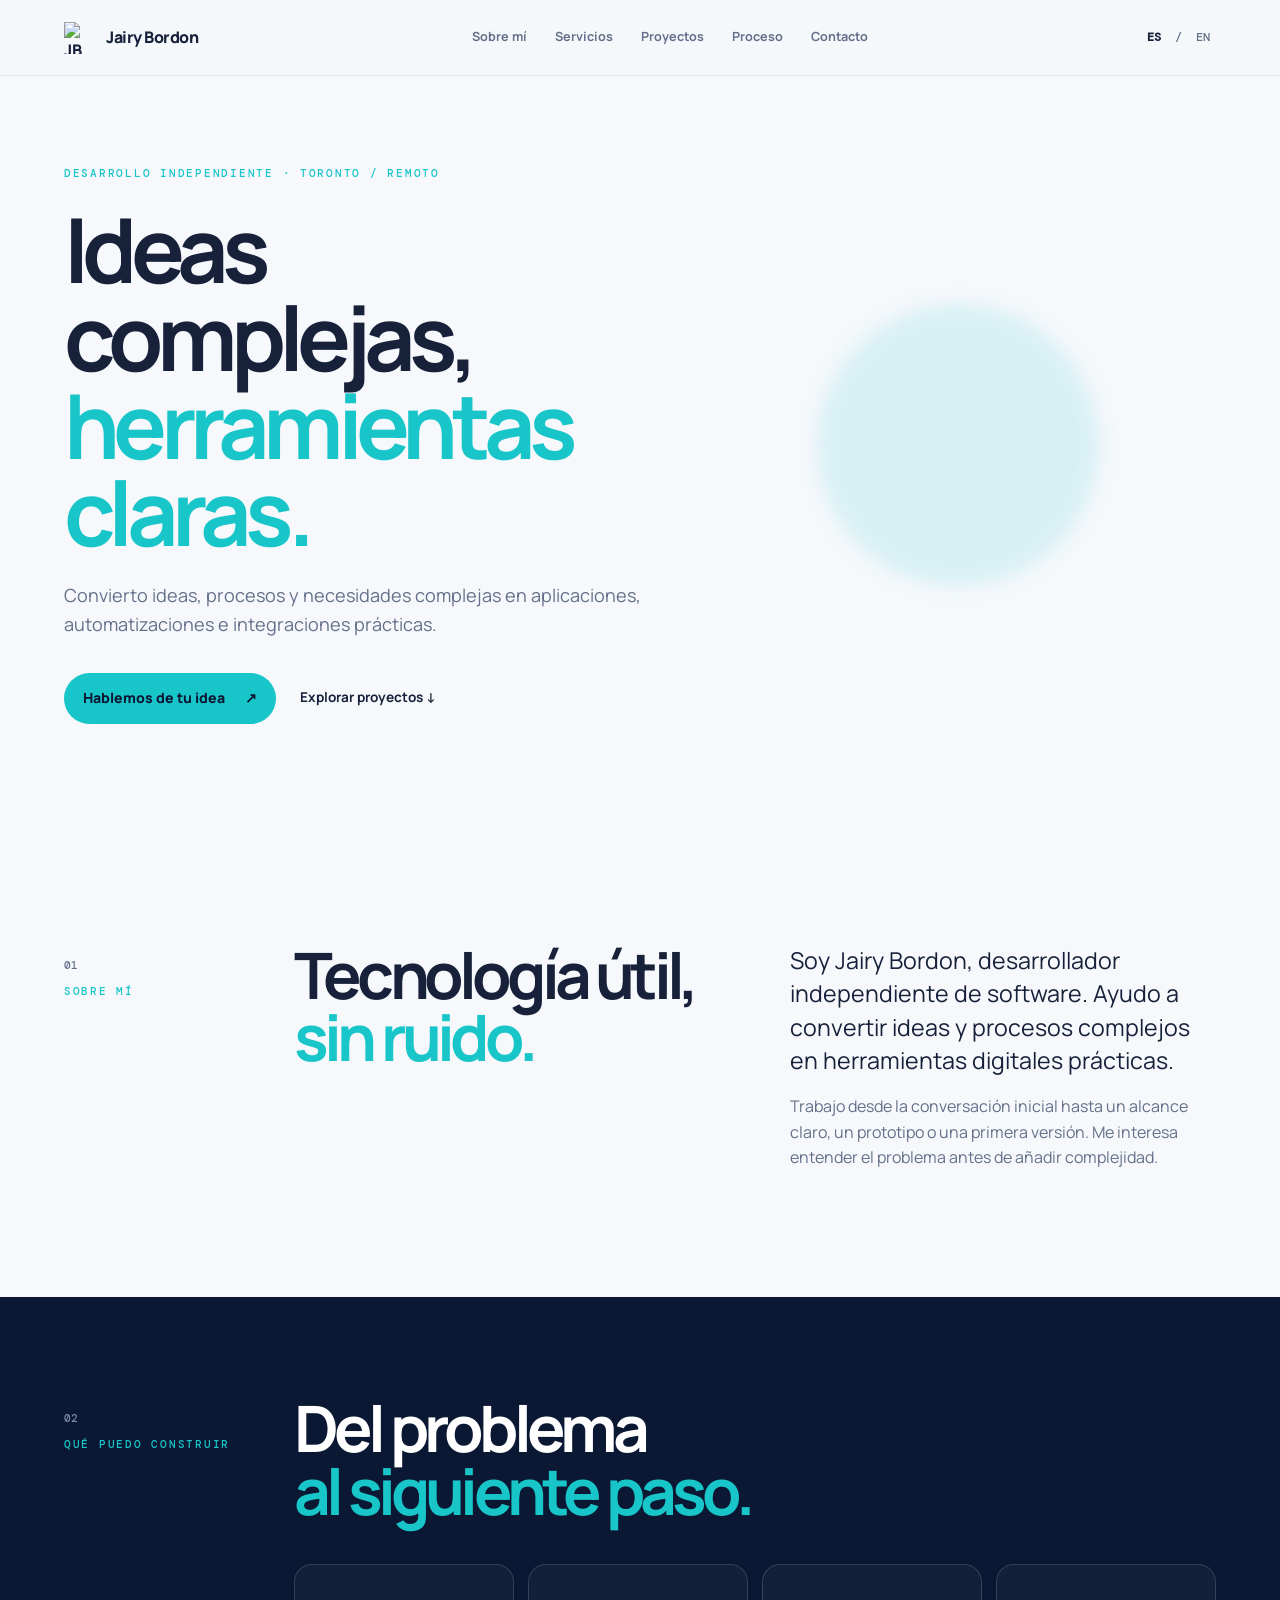
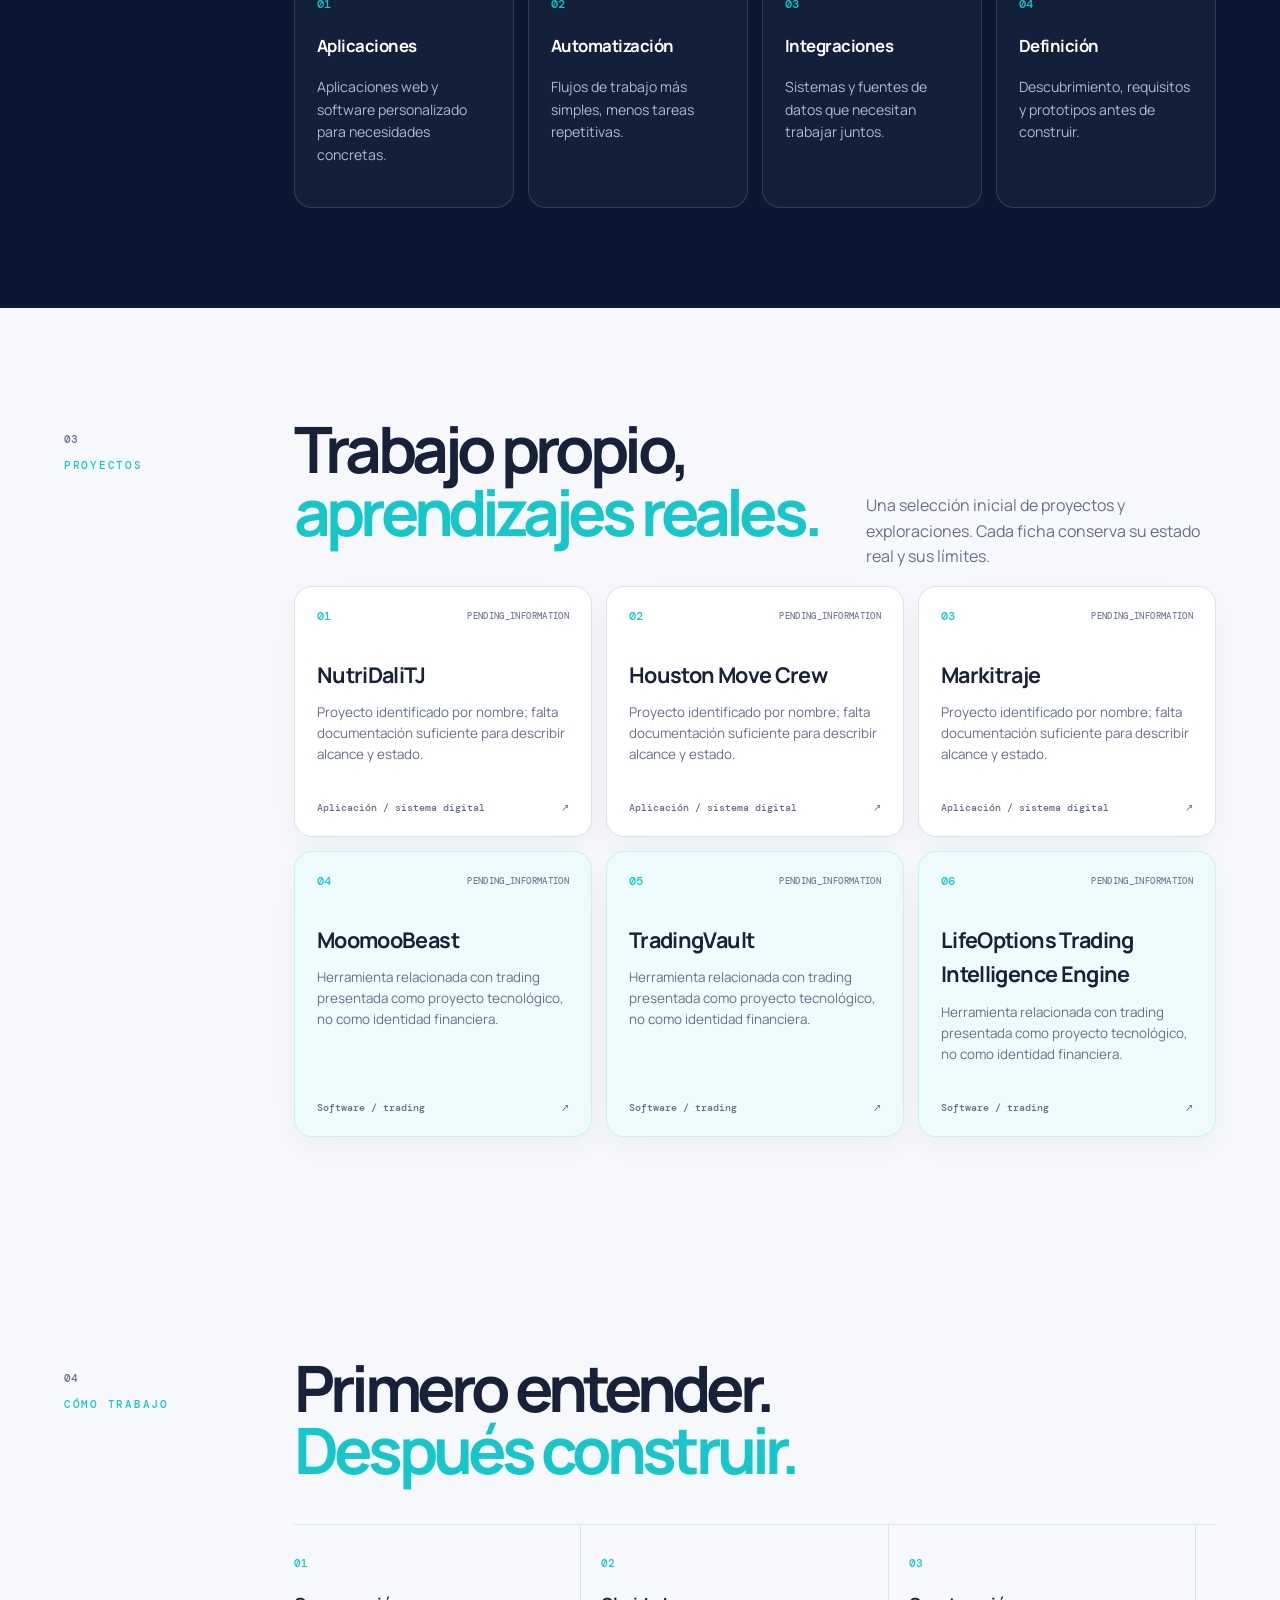
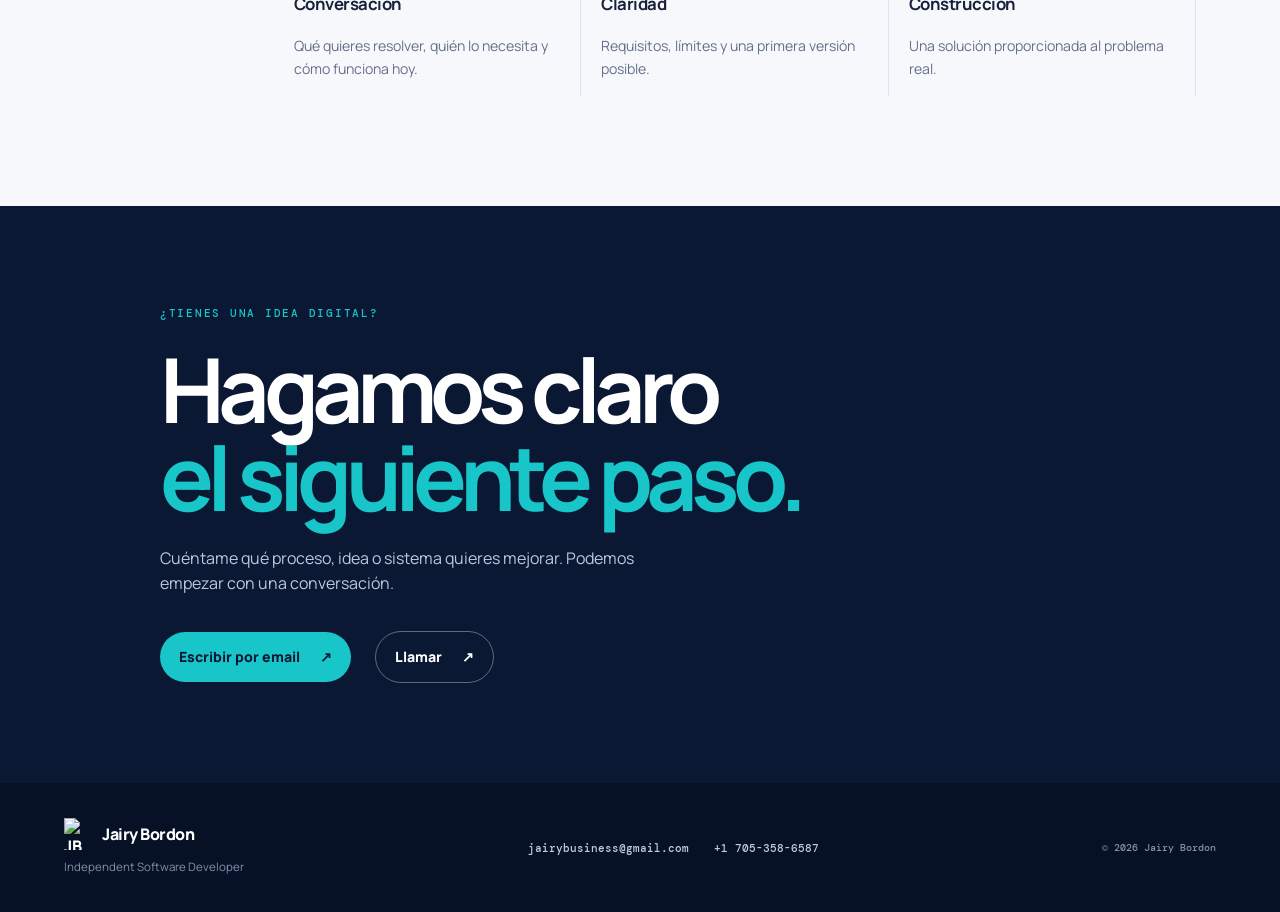
==== index.html @ 7b8564af "feat: add bilingual Jairy Bordon portfolio site" ====
<!doctype html>
<html lang="es">
  <head>
    <meta charset="utf-8" />
    <meta name="viewport" content="width=device-width, initial-scale=1" />
    <meta name="theme-color" content="#0b1833" />
    <meta name="description" content="Jairy Bordon — desarrollador independiente de software, aplicaciones, automatización e integraciones." />
    <meta property="og:title" content="Jairy Bordon — Independent Software Developer" />
    <meta property="og:description" content="Aplicaciones, automatización e integraciones para convertir ideas complejas en herramientas prácticas." />
    <meta property="og:type" content="website" />
    <link rel="icon" href="../06_assets/phase-1/JB_favicon.svg" type="image/svg+xml" />
    <link rel="stylesheet" href="styles.css" />
    <title>Jairy Bordon — Desarrollador independiente de software</title>
  </head>
  <body>
    <header class="site-header">
      <a class="brand" href="#top" aria-label="Jairy Bordon, inicio">
        <img src="../06_assets/phase-1/JB_logo_primary.svg" alt="JB" />
        <span>Jairy Bordon</span>
      </a>
      <nav class="nav" aria-label="Navegación principal">
        <a href="#about" data-i18n="navAbout">Sobre mí</a>
        <a href="#services" data-i18n="navServices">Servicios</a>
        <a href="#projects" data-i18n="navProjects">Proyectos</a>
        <a href="#process" data-i18n="navProcess">Proceso</a>
        <a href="#contact" data-i18n="navContact">Contacto</a>
      </nav>
      <div class="header-actions">
        <a class="language active" href="#" data-lang="es">ES</a>
        <span>/</span>
        <a class="language" href="#" data-lang="en">EN</a>
        <button class="menu-toggle" aria-expanded="false" aria-controls="mobile-nav" aria-label="Abrir menú">☰</button>
      </div>
    </header>

    <nav id="mobile-nav" class="mobile-nav" aria-label="Navegación móvil">
      <a href="#about" data-i18n="navAbout">Sobre mí</a><a href="#services" data-i18n="navServices">Servicios</a><a href="#projects" data-i18n="navProjects">Proyectos</a><a href="#process" data-i18n="navProcess">Proceso</a><a href="#contact" data-i18n="navContact">Contacto</a>
    </nav>

    <main id="top">
      <section class="hero section-shell">
        <div class="hero-copy">
          <p class="eyebrow" data-i18n="eyebrow">DESARROLLO INDEPENDIENTE · TORONTO / REMOTO</p>
          <h1 data-i18n="heroTitle">Ideas complejas,<br /><em>herramientas claras.</em></h1>
          <p class="hero-lede" data-i18n="heroLede">Convierto ideas, procesos y necesidades complejas en aplicaciones, automatizaciones e integraciones prácticas.</p>
          <div class="hero-actions"><a class="button primary" href="#contact" data-i18n="heroCta">Hablemos de tu idea <span>↗</span></a><a class="text-link" href="#projects" data-i18n="heroExplore">Explorar proyectos ↓</a></div>
        </div>
        <div class="hero-mark" aria-hidden="true"><div class="mark-glow"></div><img src="../06_assets/phase-1/JB_logo_primary.svg" alt="" /></div>
      </section>

      <section id="about" class="section-shell split-section">
        <div class="section-label"><span>01</span><span data-i18n="aboutLabel">SOBRE MÍ</span></div>
        <div class="section-content about-grid"><div><h2 data-i18n="aboutTitle">Tecnología útil,<br /><em>sin ruido.</em></h2></div><div><p class="large-copy" data-i18n="aboutCopy">Soy Jairy Bordon, desarrollador independiente de software. Ayudo a convertir ideas y procesos complejos en herramientas digitales prácticas.</p><p data-i18n="aboutCopy2">Trabajo desde la conversación inicial hasta un alcance claro, un prototipo o una primera versión. Me interesa entender el problema antes de añadir complejidad.</p></div></div>
      </section>

      <section id="services" class="section-shell dark-section">
        <div class="section-label"><span>02</span><span data-i18n="servicesLabel">QUÉ PUEDO CONSTRUIR</span></div>
        <div class="section-content"><h2 data-i18n="servicesTitle">Del problema<br /><em>al siguiente paso.</em></h2><div class="service-grid">
          <article class="service-card"><span>01</span><h3 data-i18n="service1Title">Aplicaciones</h3><p data-i18n="service1Copy">Aplicaciones web y software personalizado para necesidades concretas.</p></article>
          <article class="service-card"><span>02</span><h3 data-i18n="service2Title">Automatización</h3><p data-i18n="service2Copy">Flujos de trabajo más simples, menos tareas repetitivas.</p></article>
          <article class="service-card"><span>03</span><h3 data-i18n="service3Title">Integraciones</h3><p data-i18n="service3Copy">Sistemas y fuentes de datos que necesitan trabajar juntos.</p></article>
          <article class="service-card"><span>04</span><h3 data-i18n="service4Title">Definición</h3><p data-i18n="service4Copy">Descubrimiento, requisitos y prototipos antes de construir.</p></article>
        </div></div>
      </section>

      <section id="projects" class="section-shell split-section">
        <div class="section-label"><span>03</span><span data-i18n="projectsLabel">PROYECTOS</span></div>
        <div class="section-content"><div class="projects-heading"><h2 data-i18n="projectsTitle">Trabajo propio,<br /><em>aprendizajes reales.</em></h2><p data-i18n="projectsIntro">Una selección inicial de proyectos y exploraciones. Cada ficha conserva su estado real y sus límites.</p></div><div class="project-grid">
          <article class="project-card"><div class="project-top"><span class="project-number">01</span><span class="status">PENDING_INFORMATION</span></div><h3>NutriDaliTJ</h3><p data-i18n="projectPending">Proyecto identificado por nombre; falta documentación suficiente para describir alcance y estado.</p><div class="project-foot"><span data-i18n="projectCategory">Aplicación / sistema digital</span><span>↗</span></div></article>
          <article class="project-card"><div class="project-top"><span class="project-number">02</span><span class="status">PENDING_INFORMATION</span></div><h3>Houston Move Crew</h3><p data-i18n="projectPending">Proyecto identificado por nombre; falta documentación suficiente para describir alcance y estado.</p><div class="project-foot"><span data-i18n="projectCategory">Operaciones / sistema</span><span>↗</span></div></article>
          <article class="project-card"><div class="project-top"><span class="project-number">03</span><span class="status">PENDING_INFORMATION</span></div><h3>Markitraje</h3><p data-i18n="projectPending">Proyecto identificado por nombre; falta documentación suficiente para describir alcance y estado.</p><div class="project-foot"><span data-i18n="projectCategory">Producto tecnológico</span><span>↗</span></div></article>
          <article class="project-card accent-card"><div class="project-top"><span class="project-number">04</span><span class="status">PENDING_INFORMATION</span></div><h3>MoomooBeast</h3><p data-i18n="tradingProject">Herramienta relacionada con trading presentada como proyecto tecnológico, no como identidad financiera.</p><div class="project-foot"><span data-i18n="tradingCategory">Software / trading</span><span>↗</span></div></article>
          <article class="project-card accent-card"><div class="project-top"><span class="project-number">05</span><span class="status">PENDING_INFORMATION</span></div><h3>TradingVault</h3><p data-i18n="tradingProject">Herramienta relacionada con trading presentada como proyecto tecnológico, no como identidad financiera.</p><div class="project-foot"><span data-i18n="tradingCategory">Software / trading</span><span>↗</span></div></article>
          <article class="project-card accent-card"><div class="project-top"><span class="project-number">06</span><span class="status">PENDING_INFORMATION</span></div><h3>LifeOptions Trading Intelligence Engine</h3><p data-i18n="tradingProject">Herramienta relacionada con trading presentada como proyecto tecnológico, no como identidad financiera.</p><div class="project-foot"><span data-i18n="tradingCategory">Software / intelligence</span><span>↗</span></div></article>
        </div></div>
      </section>

      <section id="process" class="section-shell process-section">
        <div class="section-label"><span>04</span><span data-i18n="processLabel">CÓMO TRABAJO</span></div><div class="section-content"><h2 data-i18n="processTitle">Primero entender.<br /><em>Después construir.</em></h2><div class="process-list"><div><span>01</span><h3 data-i18n="process1Title">Conversación</h3><p data-i18n="process1Copy">Qué quieres resolver, quién lo necesita y cómo funciona hoy.</p></div><div><span>02</span><h3 data-i18n="process2Title">Claridad</h3><p data-i18n="process2Copy">Requisitos, límites y una primera versión posible.</p></div><div><span>03</span><h3 data-i18n="process3Title">Construcción</h3><p data-i18n="process3Copy">Una solución proporcionada al problema real.</p></div></div></div>
      </section>

      <section id="contact" class="contact-section"><div class="section-shell contact-inner"><p class="eyebrow" data-i18n="contactEyebrow">¿TIENES UNA IDEA DIGITAL?</p><h2 data-i18n="contactTitle">Hagamos claro<br /><em>el siguiente paso.</em></h2><p data-i18n="contactCopy">Cuéntame qué proceso, idea o sistema quieres mejorar. Podemos empezar con una conversación.</p><div class="contact-actions"><a class="button primary" href="mailto:jairybusiness@gmail.com" data-i18n="emailCta">Escribir por email <span>↗</span></a><a class="button outline" href="tel:+17053586587" data-i18n="callCta">Llamar <span>↗</span></a></div></div></section>
    </main>
    <footer class="site-footer"><div class="section-shell footer-inner"><div><a class="brand" href="#top"><img src="../06_assets/phase-1/JB_logo_primary.svg" alt="JB" /><span>Jairy Bordon</span></a><p data-i18n="footerRole">Independent Software Developer</p></div><div class="footer-links"><a href="mailto:jairybusiness@gmail.com">jairybusiness@gmail.com</a><a href="tel:+17053586587">+1 705-358-6587</a></div><span class="footer-note">© <span id="year"></span> Jairy Bordon</span></div></footer>
    <script src="app.js"></script>
  </body>
</html>
---- styles.css ----
@import url('https://fonts.googleapis.com/css2?family=DM+Mono:wght@400;500&family=Manrope:wght@400;500;600;700;800&display=swap');
:root{--navy:#0b1833;--navy-2:#102957;--ink:#17213a;--muted:#64708a;--line:#dce3ed;--paper:#f6f8fb;--teal:#18c5c9;--white:#fff;--radius:18px}*{box-sizing:border-box}html{scroll-behavior:smooth}body{margin:0;background:var(--paper);color:var(--ink);font-family:Manrope,Arial,sans-serif;line-height:1.6}a{color:inherit;text-decoration:none}p{margin:0 0 1rem}.site-header{height:76px;padding:0 5vw;display:flex;align-items:center;justify-content:space-between;background:rgba(246,248,251,.9);backdrop-filter:blur(15px);position:sticky;top:0;z-index:5;border-bottom:1px solid rgba(220,227,237,.7)}.brand{display:flex;align-items:center;gap:10px;font-weight:800;letter-spacing:-.03em}.brand img{width:32px;height:32px;object-fit:contain}.nav{display:flex;gap:28px;font-size:.79rem;font-weight:700;color:var(--muted)}.nav a:hover,.footer-links a:hover,.text-link:hover{color:var(--teal)}.header-actions{display:flex;gap:8px;align-items:center;font:500 .72rem 'DM Mono',monospace;color:var(--muted)}.language{padding:6px}.language.active{color:var(--ink);font-weight:700}.menu-toggle{display:none;border:0;background:none;font-size:1.4rem}.mobile-nav{display:none}.section-shell{width:min(1180px,90vw);margin:auto}.hero{min-height:650px;display:grid;grid-template-columns:1.08fr .92fr;align-items:center;gap:30px;padding:90px 0 110px}.eyebrow,.section-label{font:500 .68rem 'DM Mono',monospace;letter-spacing:.16em;color:var(--teal)}.hero h1,h2{font-size:clamp(3rem,7vw,6.2rem);line-height:.98;letter-spacing:-.075em;margin:25px 0}.hero h1 em,h2 em{font-style:normal;color:var(--teal)}.hero-lede{max-width:580px;font-size:1.13rem;color:var(--muted)}.hero-actions,.contact-actions{display:flex;align-items:center;gap:24px;margin-top:34px}.button{display:inline-flex;gap:20px;align-items:center;padding:14px 19px;border-radius:999px;font-weight:800;font-size:.88rem;transition:transform .2s,background .2s}.button:hover{transform:translateY(-2px)}.button.primary{background:var(--teal);color:var(--navy)}.button.outline{border:1px solid rgba(255,255,255,.35);color:white}.text-link{font-weight:700;font-size:.85rem}.hero-mark{min-height:390px;position:relative;display:grid;place-items:center}.hero-mark img{width:min(440px,80%);position:relative;filter:drop-shadow(22px 22px 0 rgba(24,197,201,.12))}.mark-glow{position:absolute;width:280px;height:280px;border-radius:50%;background:rgba(24,197,201,.14);filter:blur(10px)}.split-section{display:grid;grid-template-columns:180px 1fr;gap:50px;padding:110px 0}.section-label{display:flex;gap:12px;flex-direction:column;padding-top:14px}.section-label span:first-child{color:var(--muted);letter-spacing:0}.section-content h2{font-size:clamp(2.5rem,5vw,4.6rem);margin:0 0 42px}.about-grid{display:grid;grid-template-columns:1fr 1fr;gap:70px}.large-copy{font-size:1.45rem;line-height:1.45;color:var(--ink)}.about-grid p:not(.large-copy){color:var(--muted)}.dark-section{background:var(--navy);color:white;width:100%;padding:100px max(5vw,calc((100vw - 1180px)/2));display:grid;grid-template-columns:180px 1fr;gap:50px}.dark-section .section-label{color:var(--teal)}.dark-section .section-label span:first-child{color:#7d8ba8}.service-grid,.project-grid{display:grid;grid-template-columns:repeat(4,1fr);gap:14px}.service-card{padding:25px 22px;border:1px solid rgba(255,255,255,.14);border-radius:var(--radius);min-height:190px;background:rgba(255,255,255,.035)}.service-card span,.project-number{font:500 .72rem 'DM Mono',monospace;color:var(--teal)}h3{font-size:1.05rem;letter-spacing:-.03em}.service-card p{color:#afbad0;font-size:.88rem}.projects-heading{display:flex;justify-content:space-between;align-items:end;gap:35px}.projects-heading p{max-width:350px;color:var(--muted)}.project-grid{grid-template-columns:repeat(3,1fr)}.project-card{background:white;border:1px solid var(--line);border-radius:var(--radius);padding:22px;min-height:230px;display:flex;flex-direction:column;box-shadow:0 12px 35px rgba(24,41,73,.04)}.project-card.accent-card{background:#eefbfd;border-color:#c9f0f0}.project-top,.project-foot{display:flex;justify-content:space-between;align-items:center}.status{font:500 .55rem 'DM Mono',monospace;color:#72809a;letter-spacing:.04em}.project-card h3{font-size:1.35rem;margin:34px 0 10px}.project-card p{font-size:.84rem;color:var(--muted);line-height:1.55}.project-foot{margin-top:auto;padding-top:20px;color:var(--muted);font:500 .63rem 'DM Mono',monospace}.process-section{display:grid;grid-template-columns:180px 1fr;gap:50px;padding:110px 0}.process-list{display:grid;grid-template-columns:repeat(3,1fr);border-top:1px solid var(--line)}.process-list>div{padding:24px 20px 0 0;border-right:1px solid var(--line);margin-right:20px}.process-list span{font:500 .7rem 'DM Mono',monospace;color:var(--teal)}.process-list p{color:var(--muted);font-size:.88rem}.contact-section{background:var(--navy);color:white;padding:100px 0}.contact-inner{max-width:960px}.contact-section h2{margin-bottom:25px}.contact-section p:not(.eyebrow){color:#bdc8dd;max-width:510px}.site-footer{background:#071126;color:#c1cbe0;padding:35px 0}.footer-inner{display:flex;align-items:center;justify-content:space-between;gap:25px}.footer-inner .brand{color:white}.footer-inner .brand img{width:28px}.footer-inner p{font-size:.72rem;color:#8190ab;margin:8px 0 0}.footer-links{display:flex;gap:25px;font:500 .7rem 'DM Mono',monospace}.footer-note{font:500 .65rem 'DM Mono',monospace;color:#8190ab}@media(max-width:850px){.nav{display:none}.menu-toggle{display:block}.mobile-nav{position:fixed;top:76px;right:5vw;left:5vw;padding:18px;background:white;border:1px solid var(--line);border-radius:14px;box-shadow:0 15px 35px rgba(10,25,50,.15);z-index:4}.mobile-nav.open{display:grid;gap:16px}.hero{grid-template-columns:1fr;padding:70px 0}.hero-mark{min-height:300px;order:-1}.hero-mark img{width:250px}.split-section,.dark-section,.process-section{grid-template-columns:1fr;gap:28px;padding:75px 5vw}.about-grid{grid-template-columns:1fr;gap:25px}.section-shell{width:auto;margin:0 5vw}.dark-section .section-content{width:auto}.service-grid{grid-template-columns:repeat(2,1fr)}.project-grid{grid-template-columns:1fr 1fr}.projects-heading{display:block}.projects-heading p{margin-top:-25px;margin-bottom:35px}.footer-inner{flex-wrap:wrap}.footer-links{width:100%;order:3}}@media(max-width:520px){.hero h1{font-size:3.5rem}.hero-lede{font-size:1rem}.hero-actions{align-items:flex-start;flex-direction:column;gap:18px}.service-grid,.project-grid{grid-template-columns:1fr}.contact-actions{flex-wrap:wrap}.footer-links{flex-direction:column;gap:8px}}
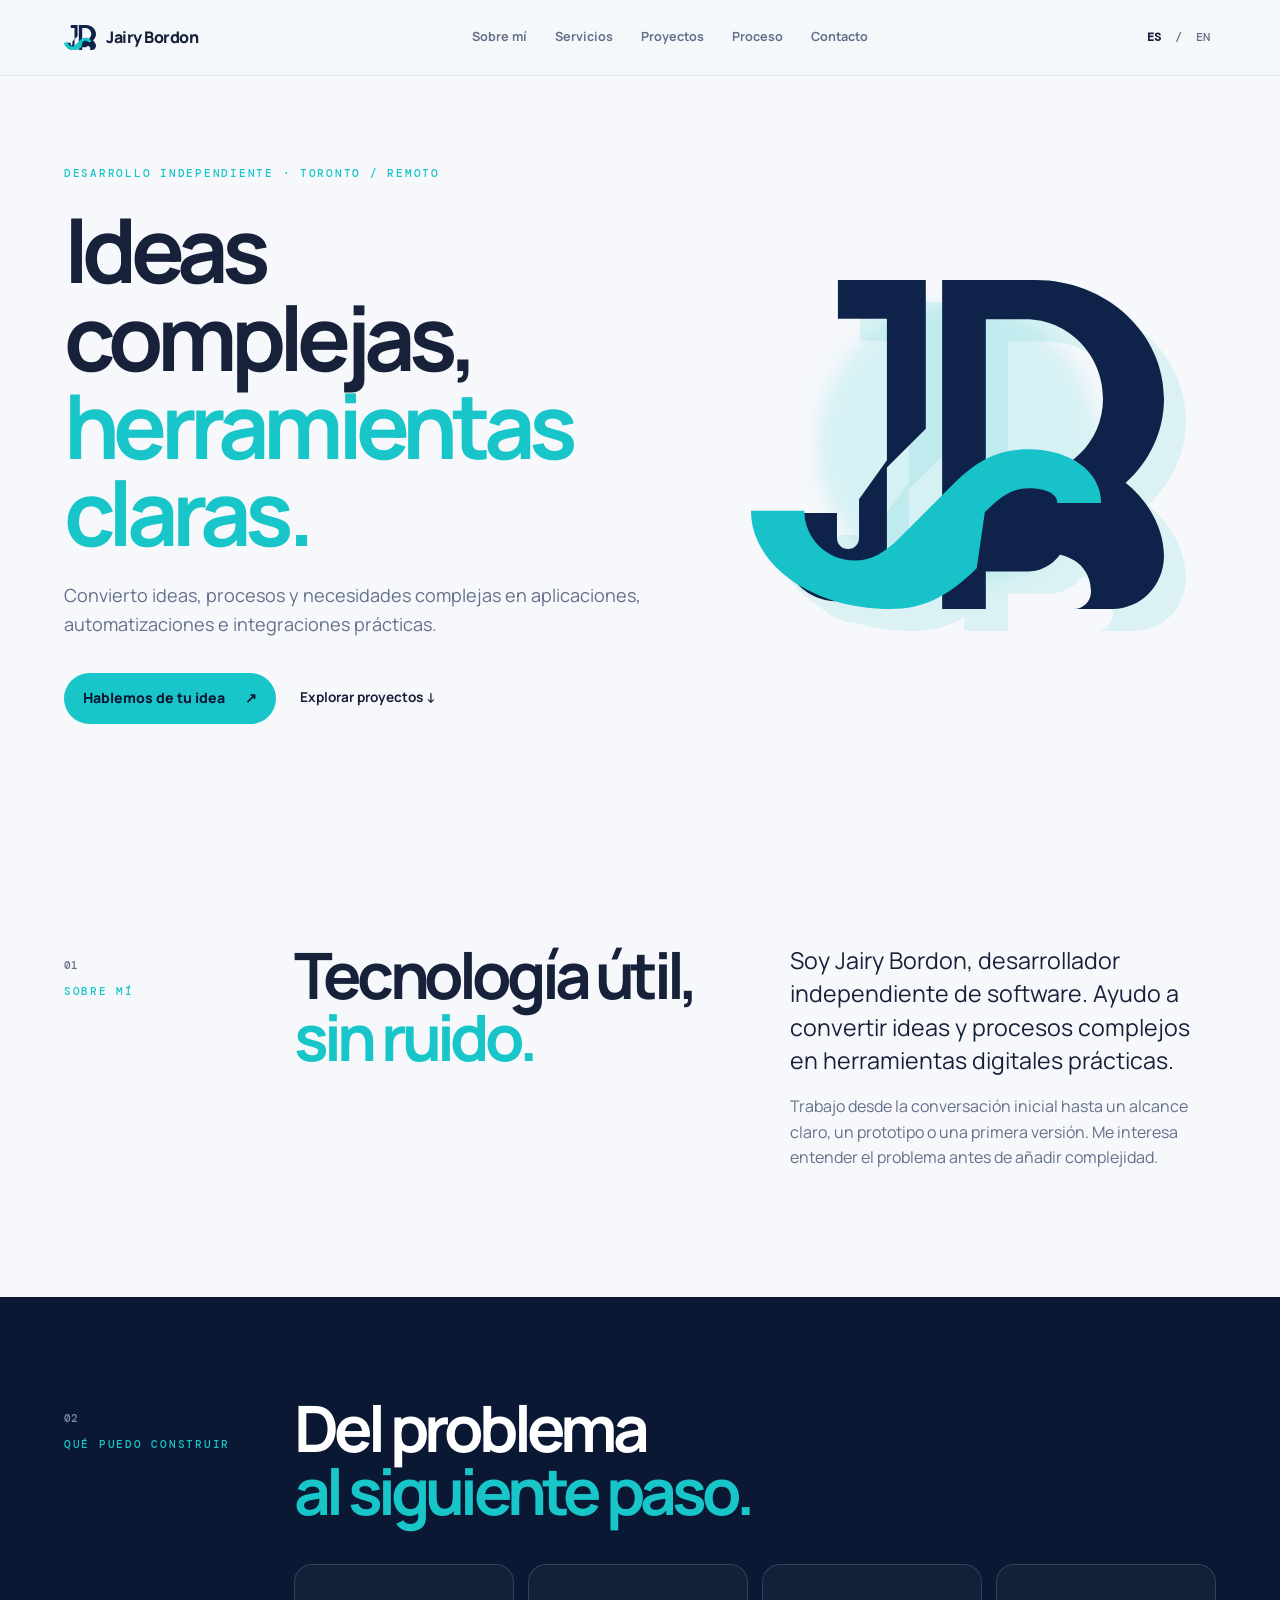
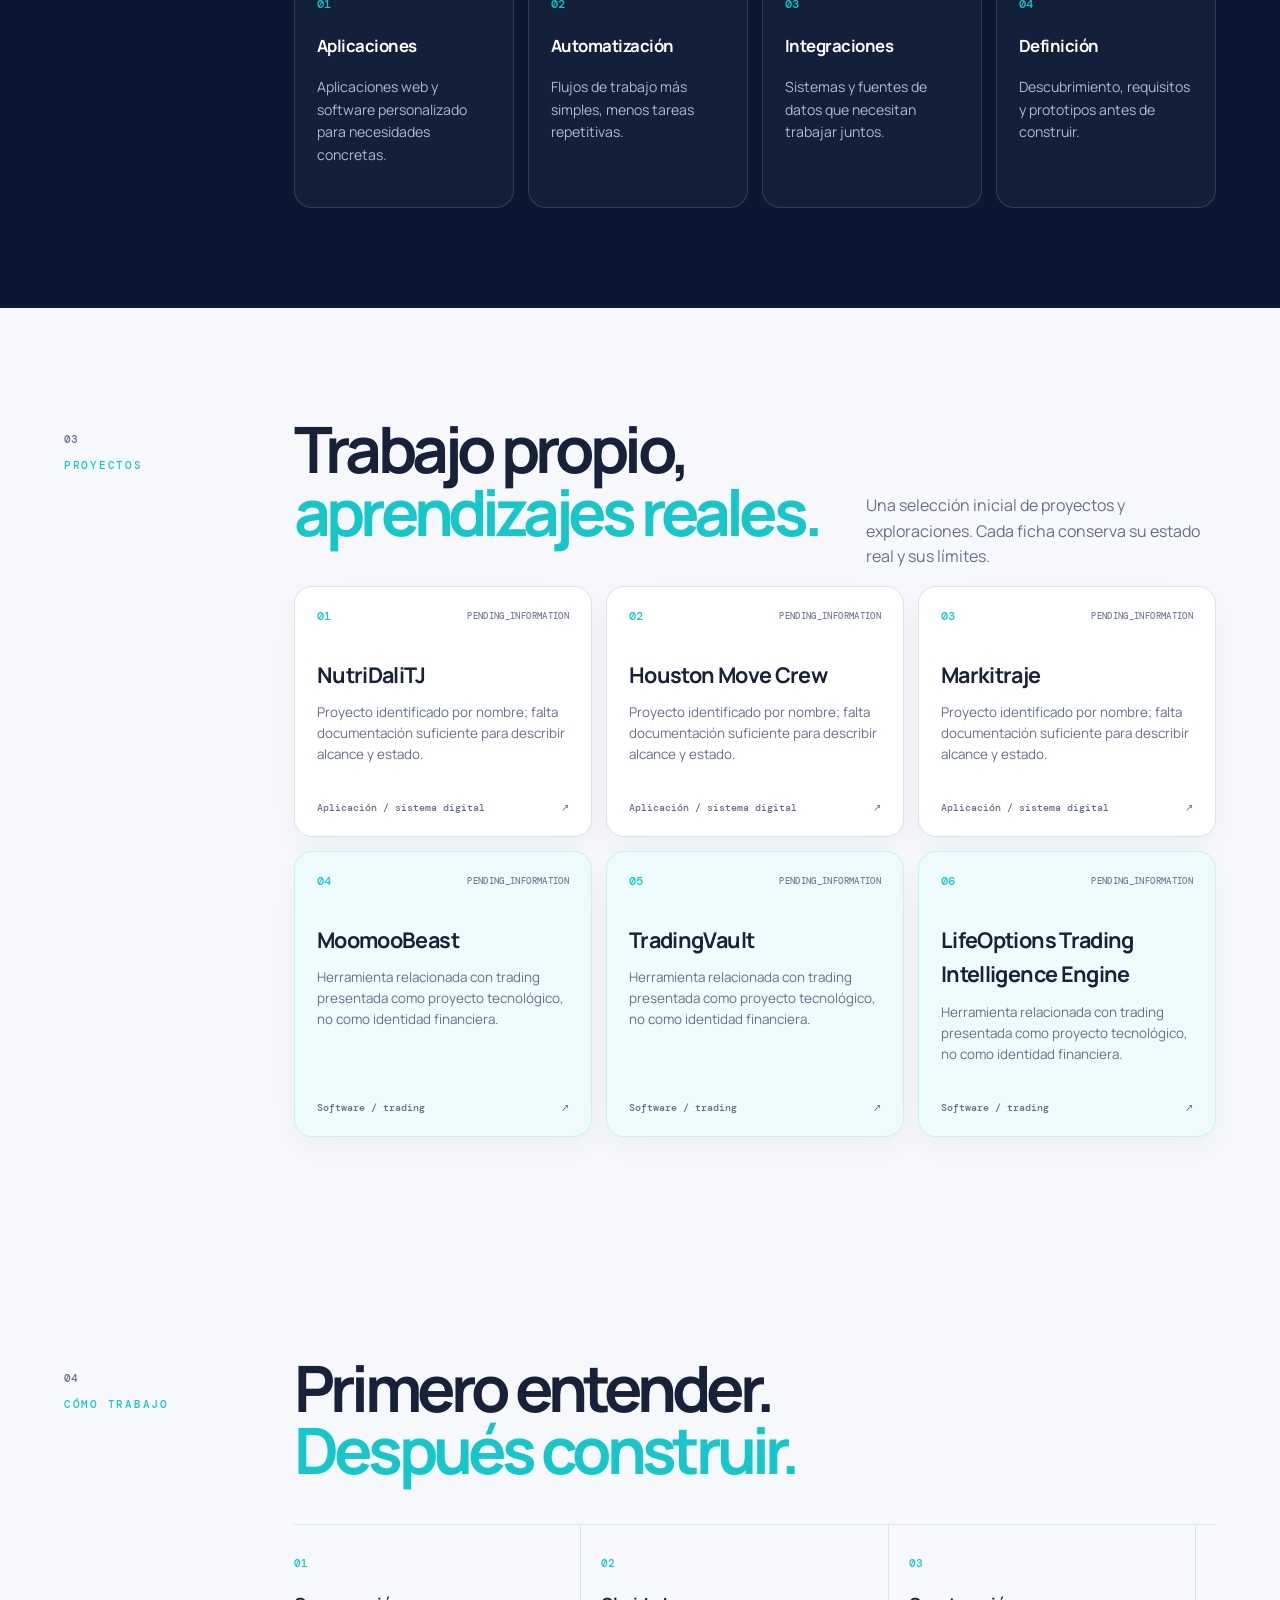
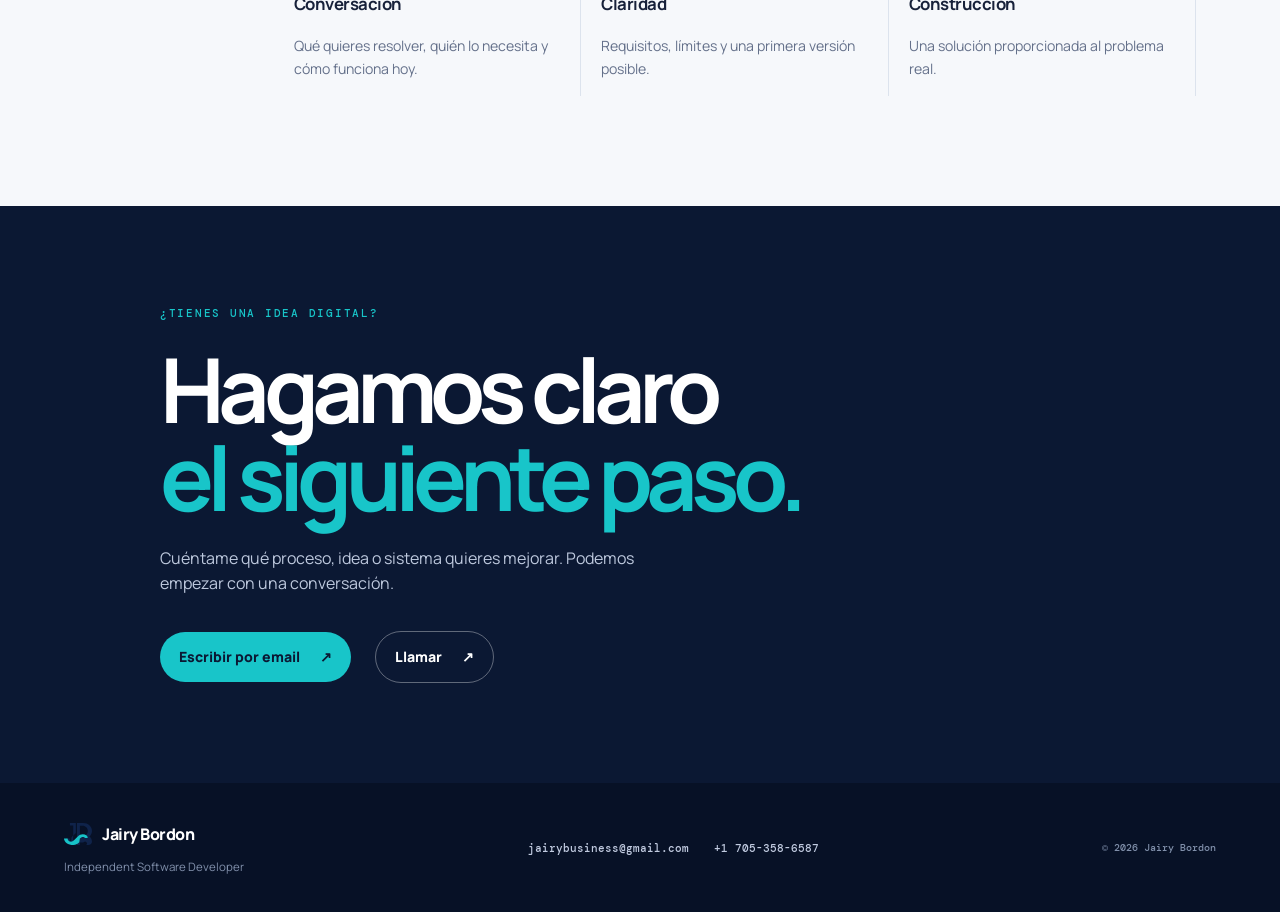
==== commit 45358a35: "fix: publish landing logo assets" ====
--- a/index.html
+++ b/index.html
@@ -8,14 +8,14 @@
     <meta property="og:title" content="Jairy Bordon — Independent Software Developer" />
     <meta property="og:description" content="Aplicaciones, automatización e integraciones para convertir ideas complejas en herramientas prácticas." />
     <meta property="og:type" content="website" />
-    <link rel="icon" href="../06_assets/phase-1/JB_favicon.svg" type="image/svg+xml" />
+    <link rel="icon" href="assets/JB_favicon.svg" type="image/svg+xml" />
     <link rel="stylesheet" href="styles.css" />
     <title>Jairy Bordon — Desarrollador independiente de software</title>
   </head>
   <body>
     <header class="site-header">
       <a class="brand" href="#top" aria-label="Jairy Bordon, inicio">
-        <img src="../06_assets/phase-1/JB_logo_primary.svg" alt="JB" />
+        <img src="assets/JB_logo_primary.svg" alt="JB" />
         <span>Jairy Bordon</span>
       </a>
       <nav class="nav" aria-label="Navegación principal">
@@ -45,7 +45,7 @@
           <p class="hero-lede" data-i18n="heroLede">Convierto ideas, procesos y necesidades complejas en aplicaciones, automatizaciones e integraciones prácticas.</p>
           <div class="hero-actions"><a class="button primary" href="#contact" data-i18n="heroCta">Hablemos de tu idea <span>↗</span></a><a class="text-link" href="#projects" data-i18n="heroExplore">Explorar proyectos ↓</a></div>
         </div>
-        <div class="hero-mark" aria-hidden="true"><div class="mark-glow"></div><img src="../06_assets/phase-1/JB_logo_primary.svg" alt="" /></div>
+        <div class="hero-mark" aria-hidden="true"><div class="mark-glow"></div><img src="assets/JB_logo_primary.svg" alt="" /></div>
       </section>
 
       <section id="about" class="section-shell split-section">
@@ -81,7 +81,7 @@
 
       <section id="contact" class="contact-section"><div class="section-shell contact-inner"><p class="eyebrow" data-i18n="contactEyebrow">¿TIENES UNA IDEA DIGITAL?</p><h2 data-i18n="contactTitle">Hagamos claro<br /><em>el siguiente paso.</em></h2><p data-i18n="contactCopy">Cuéntame qué proceso, idea o sistema quieres mejorar. Podemos empezar con una conversación.</p><div class="contact-actions"><a class="button primary" href="mailto:jairybusiness@gmail.com" data-i18n="emailCta">Escribir por email <span>↗</span></a><a class="button outline" href="tel:+17053586587" data-i18n="callCta">Llamar <span>↗</span></a></div></div></section>
     </main>
-    <footer class="site-footer"><div class="section-shell footer-inner"><div><a class="brand" href="#top"><img src="../06_assets/phase-1/JB_logo_primary.svg" alt="JB" /><span>Jairy Bordon</span></a><p data-i18n="footerRole">Independent Software Developer</p></div><div class="footer-links"><a href="mailto:jairybusiness@gmail.com">jairybusiness@gmail.com</a><a href="tel:+17053586587">+1 705-358-6587</a></div><span class="footer-note">© <span id="year"></span> Jairy Bordon</span></div></footer>
+    <footer class="site-footer"><div class="section-shell footer-inner"><div><a class="brand" href="#top"><img src="assets/JB_logo_primary.svg" alt="JB" /><span>Jairy Bordon</span></a><p data-i18n="footerRole">Independent Software Developer</p></div><div class="footer-links"><a href="mailto:jairybusiness@gmail.com">jairybusiness@gmail.com</a><a href="tel:+17053586587">+1 705-358-6587</a></div><span class="footer-note">© <span id="year"></span> Jairy Bordon</span></div></footer>
     <script src="app.js"></script>
   </body>
 </html>
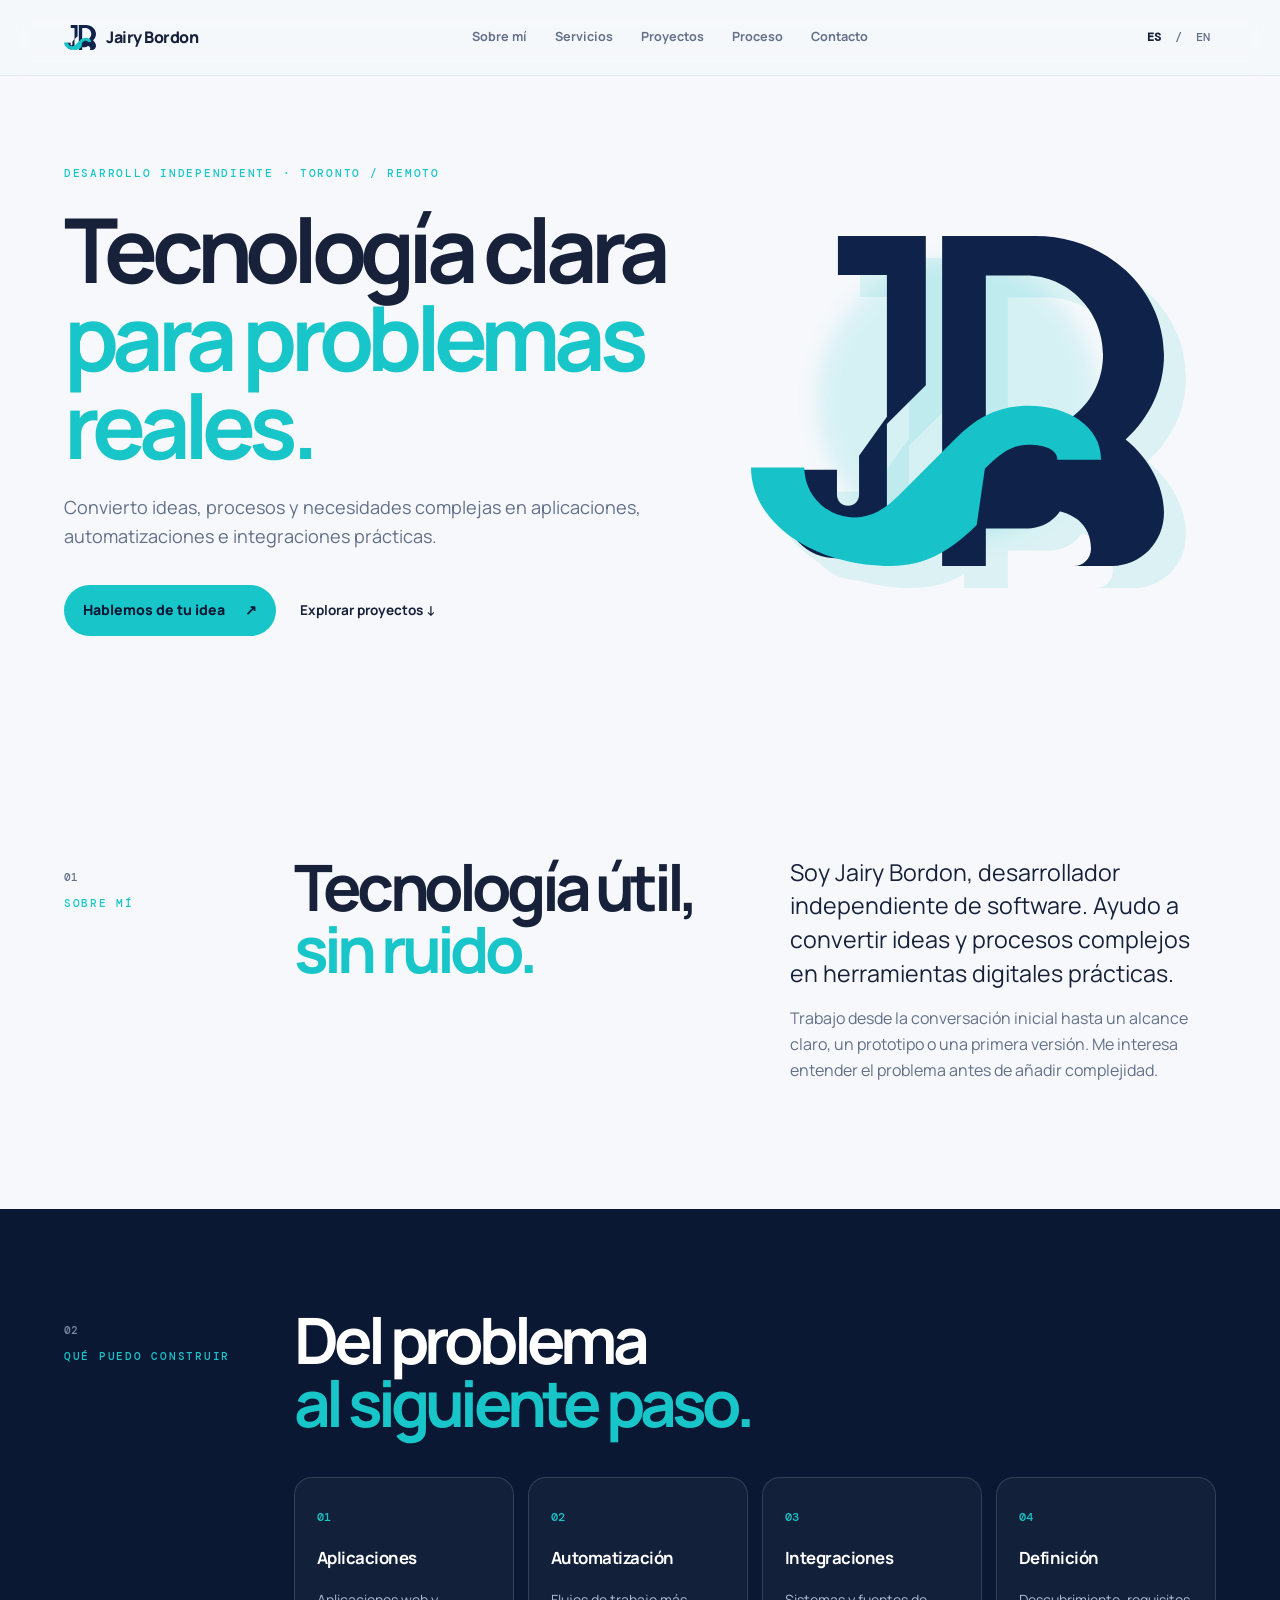
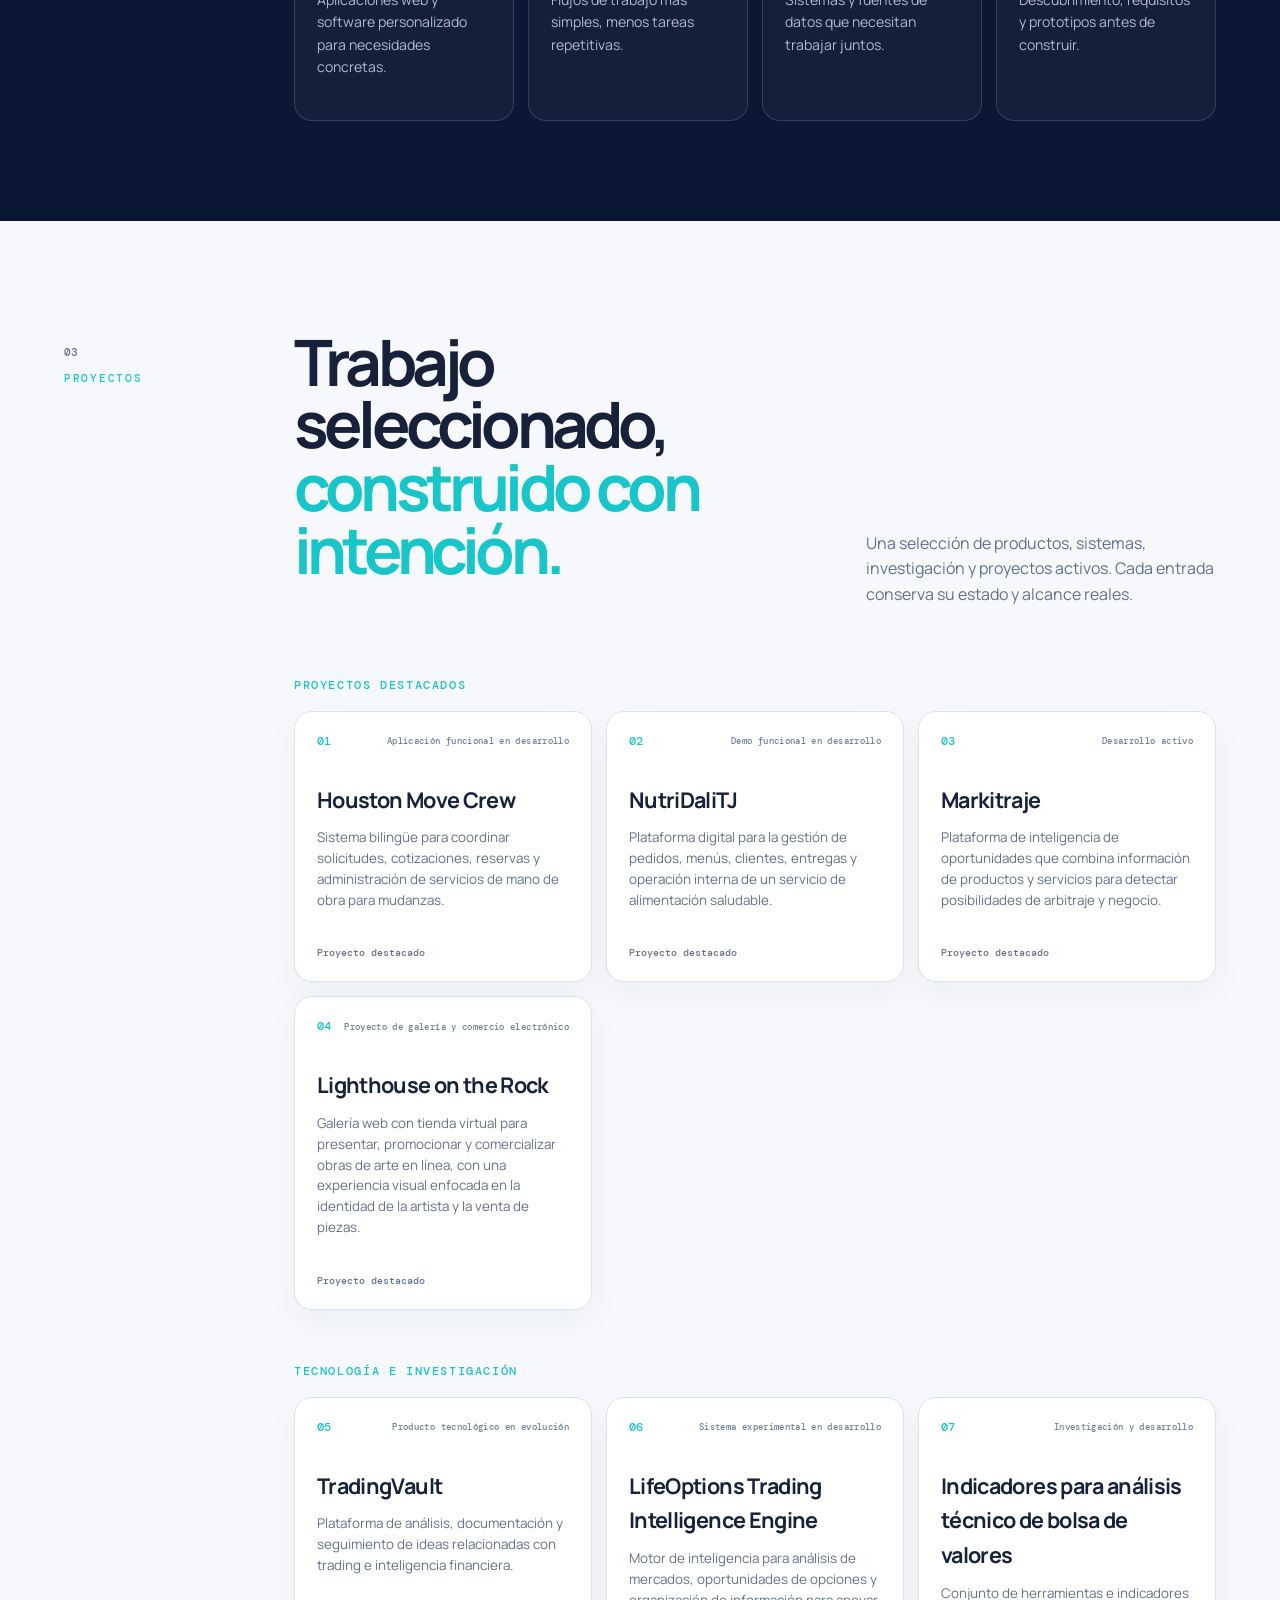
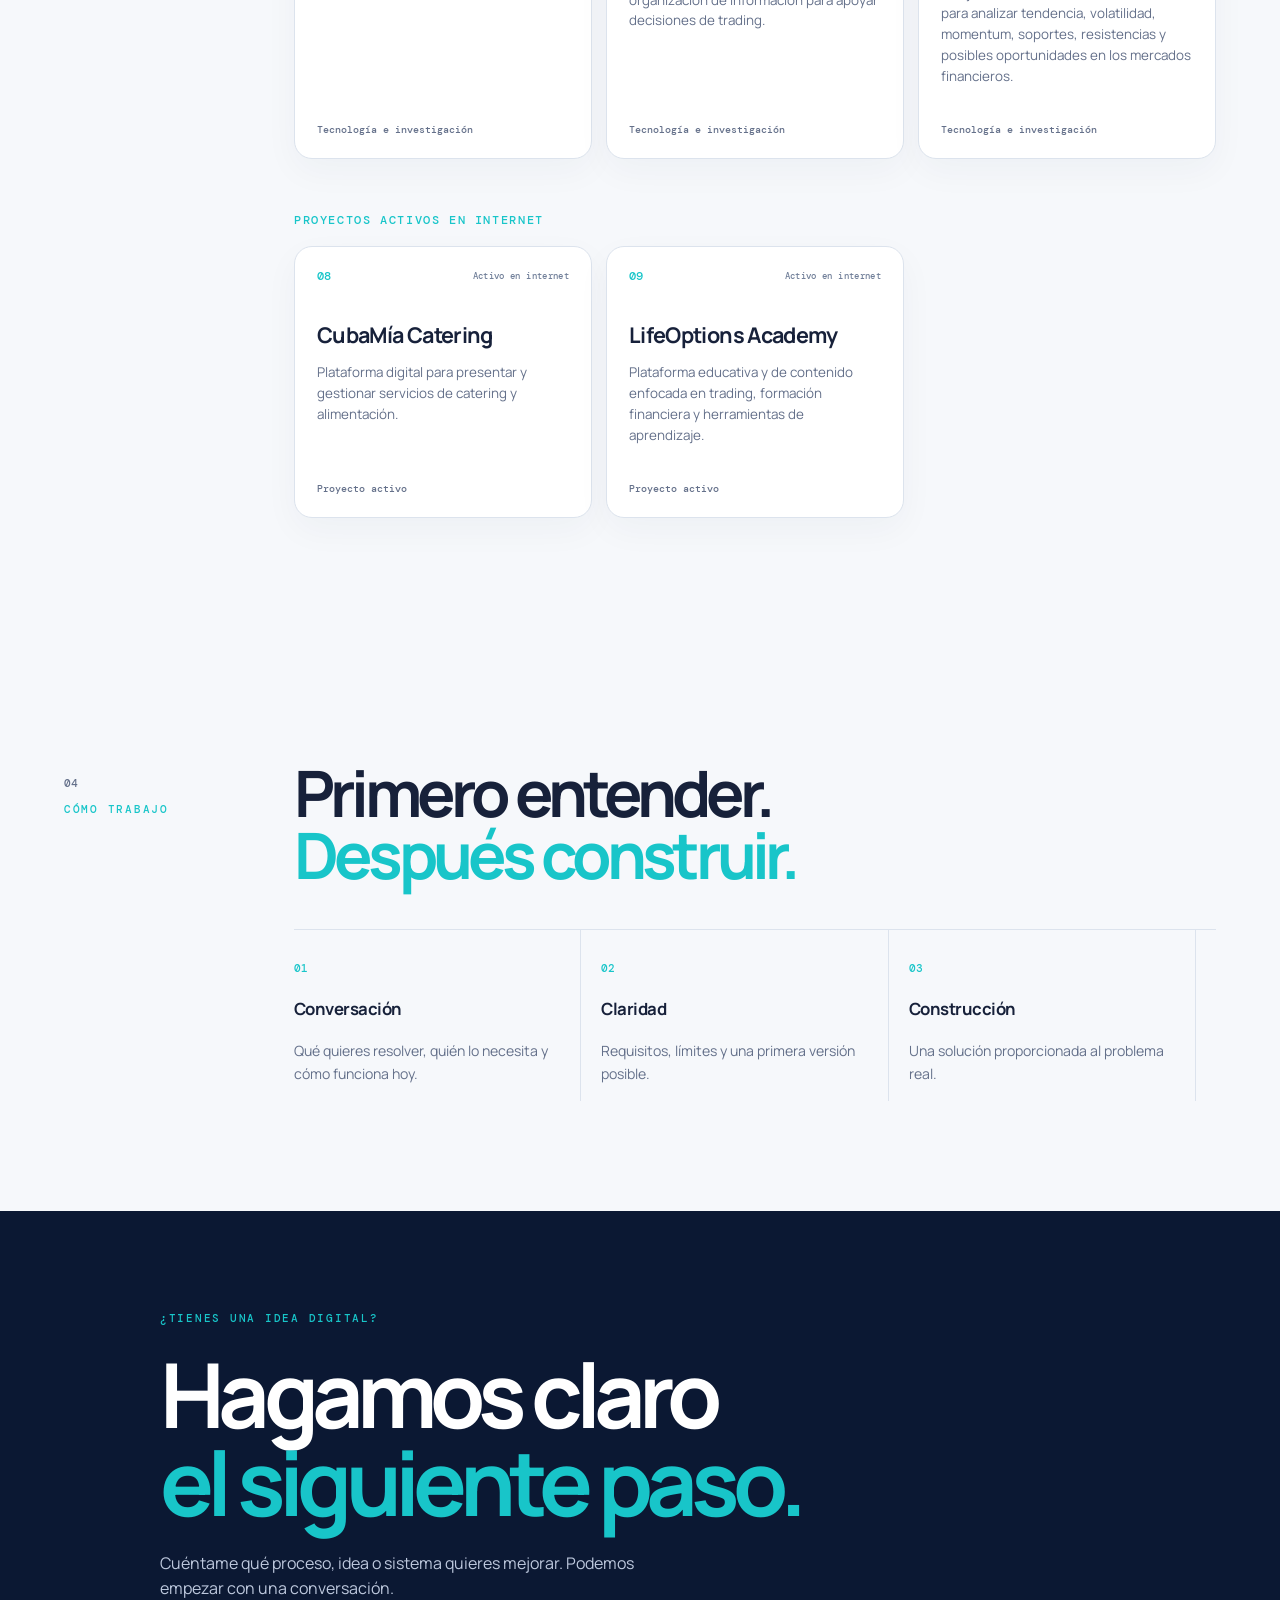
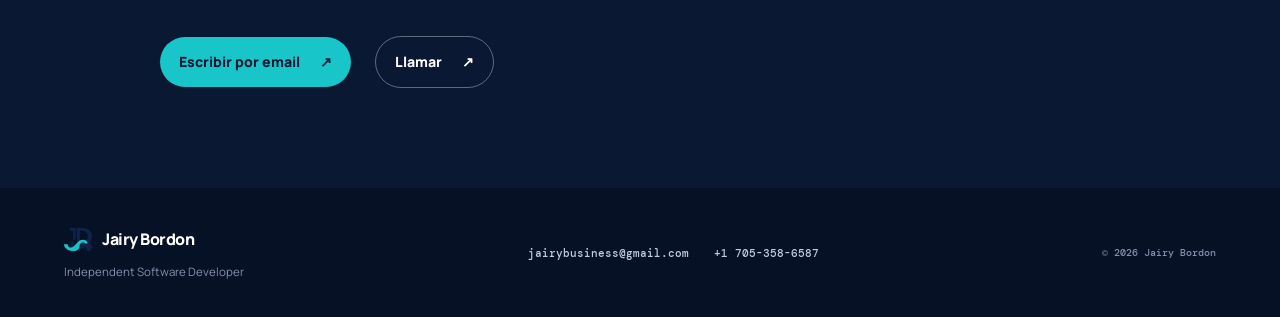
==== commit 81237a2a: "refine portfolio project presentation" ====
--- a/index.html
+++ b/index.html
@@ -41,7 +41,7 @@
       <section class="hero section-shell">
         <div class="hero-copy">
           <p class="eyebrow" data-i18n="eyebrow">DESARROLLO INDEPENDIENTE · TORONTO / REMOTO</p>
-          <h1 data-i18n="heroTitle">Ideas complejas,<br /><em>herramientas claras.</em></h1>
+          <h1 data-i18n="heroTitle">Tecnología clara<br /><em>para problemas reales.</em></h1>
           <p class="hero-lede" data-i18n="heroLede">Convierto ideas, procesos y necesidades complejas en aplicaciones, automatizaciones e integraciones prácticas.</p>
           <div class="hero-actions"><a class="button primary" href="#contact" data-i18n="heroCta">Hablemos de tu idea <span>↗</span></a><a class="text-link" href="#projects" data-i18n="heroExplore">Explorar proyectos ↓</a></div>
         </div>
@@ -63,17 +63,7 @@
         </div></div>
       </section>
 
-      <section id="projects" class="section-shell split-section">
-        <div class="section-label"><span>03</span><span data-i18n="projectsLabel">PROYECTOS</span></div>
-        <div class="section-content"><div class="projects-heading"><h2 data-i18n="projectsTitle">Trabajo propio,<br /><em>aprendizajes reales.</em></h2><p data-i18n="projectsIntro">Una selección inicial de proyectos y exploraciones. Cada ficha conserva su estado real y sus límites.</p></div><div class="project-grid">
-          <article class="project-card"><div class="project-top"><span class="project-number">01</span><span class="status">PENDING_INFORMATION</span></div><h3>NutriDaliTJ</h3><p data-i18n="projectPending">Proyecto identificado por nombre; falta documentación suficiente para describir alcance y estado.</p><div class="project-foot"><span data-i18n="projectCategory">Aplicación / sistema digital</span><span>↗</span></div></article>
-          <article class="project-card"><div class="project-top"><span class="project-number">02</span><span class="status">PENDING_INFORMATION</span></div><h3>Houston Move Crew</h3><p data-i18n="projectPending">Proyecto identificado por nombre; falta documentación suficiente para describir alcance y estado.</p><div class="project-foot"><span data-i18n="projectCategory">Operaciones / sistema</span><span>↗</span></div></article>
-          <article class="project-card"><div class="project-top"><span class="project-number">03</span><span class="status">PENDING_INFORMATION</span></div><h3>Markitraje</h3><p data-i18n="projectPending">Proyecto identificado por nombre; falta documentación suficiente para describir alcance y estado.</p><div class="project-foot"><span data-i18n="projectCategory">Producto tecnológico</span><span>↗</span></div></article>
-          <article class="project-card accent-card"><div class="project-top"><span class="project-number">04</span><span class="status">PENDING_INFORMATION</span></div><h3>MoomooBeast</h3><p data-i18n="tradingProject">Herramienta relacionada con trading presentada como proyecto tecnológico, no como identidad financiera.</p><div class="project-foot"><span data-i18n="tradingCategory">Software / trading</span><span>↗</span></div></article>
-          <article class="project-card accent-card"><div class="project-top"><span class="project-number">05</span><span class="status">PENDING_INFORMATION</span></div><h3>TradingVault</h3><p data-i18n="tradingProject">Herramienta relacionada con trading presentada como proyecto tecnológico, no como identidad financiera.</p><div class="project-foot"><span data-i18n="tradingCategory">Software / trading</span><span>↗</span></div></article>
-          <article class="project-card accent-card"><div class="project-top"><span class="project-number">06</span><span class="status">PENDING_INFORMATION</span></div><h3>LifeOptions Trading Intelligence Engine</h3><p data-i18n="tradingProject">Herramienta relacionada con trading presentada como proyecto tecnológico, no como identidad financiera.</p><div class="project-foot"><span data-i18n="tradingCategory">Software / intelligence</span><span>↗</span></div></article>
-        </div></div>
-      </section>
+      <section id="projects" class="section-shell split-section"><div class="section-label"><span>03</span><span data-i18n="projectsLabel">PROJECTS</span></div><div class="section-content"><div class="projects-heading"><h2 data-i18n="projectsTitle">Selected work,<br /><em>built with intent.</em></h2><p data-i18n="projectsIntro">A curated view of products, systems, research and live projects. Each entry keeps its real status and scope.</p></div><h3 class="project-group-title" data-project-group="featured">Featured Projects</h3><div class="project-grid"><article class="project-card featured" data-project-id="houston"><div class="project-top"><span class="project-number">01</span><span class="status">Functional demo in development</span></div><h3>Houston Move Crew</h3><p>Sistema bilingüe para coordinar solicitudes, cotizaciones, reservas y administración de servicios de mano de obra para mudanzas.</p><div class="project-foot"><span>Featured Project</span></div></article><article class="project-card featured" data-project-id="nutridali"><div class="project-top"><span class="project-number">02</span><span class="status">Functional demo in development</span></div><h3>NutriDaliTJ</h3><p>Plataforma digital para la gestión de pedidos, menús, clientes, entregas y operación interna de un servicio de alimentación saludable.</p><div class="project-foot"><span>Featured Project</span></div></article><article class="project-card featured" data-project-id="markitraje"><div class="project-top"><span class="project-number">03</span><span class="status">Active development</span></div><h3>Markitraje</h3><p>Plataforma de inteligencia de oportunidades que combina información de productos y servicios para detectar posibilidades de arbitraje y negocio.</p><div class="project-foot"><span>Featured Project</span></div></article><article class="project-card featured" data-project-id="lighthouse"><div class="project-top"><span class="project-number">04</span><span class="status">Active online</span></div><h3>Lighthouse on the Rock</h3><p>Galería web con tienda virtual para presentar, promocionar y comercializar obras de arte en línea, con una experiencia visual enfocada en la identidad de la artista y la venta de piezas.</p><div class="project-foot"><span>Featured Project</span></div></article></div><h3 class="project-group-title" data-project-group="research">Technology and Research</h3><div class="project-grid"><article class="project-card " data-project-id="tradingvault"><div class="project-top"><span class="project-number">05</span><span class="status">Evolving technology product</span></div><h3>TradingVault</h3><p>Plataforma de análisis, documentación y seguimiento de ideas relacionadas con trading e inteligencia financiera.</p><div class="project-foot"><span>Technology and Research</span></div></article><article class="project-card " data-project-id="engine"><div class="project-top"><span class="project-number">06</span><span class="status">Experimental system in development</span></div><h3>LifeOptions Trading Intelligence Engine</h3><p>Motor de inteligencia para análisis de mercados, oportunidades de opciones y organización de información para apoyar decisiones de trading.</p><div class="project-foot"><span>Technology and Research</span></div></article><article class="project-card " data-project-id="indicators"><div class="project-top"><span class="project-number">07</span><span class="status">Research and development</span></div><h3>Indicadores para análisis técnico de bolsa de valores</h3><p>Conjunto de herramientas e indicadores para analizar tendencia, volatilidad, momentum, soportes, resistencias y posibles oportunidades en los mercados financieros.</p><div class="project-foot"><span>Technology and Research</span></div></article></div><h3 class="project-group-title" data-project-group="live">Live Projects</h3><div class="project-grid"><article class="project-card " data-project-id="cubamia"><div class="project-top"><span class="project-number">08</span><span class="status">Active online</span></div><h3>CubaMía Catering</h3><p>Plataforma digital para presentar y gestionar servicios de catering y alimentación.</p><div class="project-foot"><span>Live Project</span></div></article><article class="project-card " data-project-id="academy"><div class="project-top"><span class="project-number">09</span><span class="status">Active online</span></div><h3>LifeOptions Academy</h3><p>Plataforma educativa y de contenido enfocada en trading, formación financiera y herramientas de aprendizaje.</p><div class="project-foot"><span>Live Project</span></div></article></div></div></section>
 
       <section id="process" class="section-shell process-section">
         <div class="section-label"><span>04</span><span data-i18n="processLabel">CÓMO TRABAJO</span></div><div class="section-content"><h2 data-i18n="processTitle">Primero entender.<br /><em>Después construir.</em></h2><div class="process-list"><div><span>01</span><h3 data-i18n="process1Title">Conversación</h3><p data-i18n="process1Copy">Qué quieres resolver, quién lo necesita y cómo funciona hoy.</p></div><div><span>02</span><h3 data-i18n="process2Title">Claridad</h3><p data-i18n="process2Copy">Requisitos, límites y una primera versión posible.</p></div><div><span>03</span><h3 data-i18n="process3Title">Construcción</h3><p data-i18n="process3Copy">Una solución proporcionada al problema real.</p></div></div></div>
--- a/styles.css
+++ b/styles.css
@@ -1,2 +1,4 @@
 @import url('https://fonts.googleapis.com/css2?family=DM+Mono:wght@400;500&family=Manrope:wght@400;500;600;700;800&display=swap');
 :root{--navy:#0b1833;--navy-2:#102957;--ink:#17213a;--muted:#64708a;--line:#dce3ed;--paper:#f6f8fb;--teal:#18c5c9;--white:#fff;--radius:18px}*{box-sizing:border-box}html{scroll-behavior:smooth}body{margin:0;background:var(--paper);color:var(--ink);font-family:Manrope,Arial,sans-serif;line-height:1.6}a{color:inherit;text-decoration:none}p{margin:0 0 1rem}.site-header{height:76px;padding:0 5vw;display:flex;align-items:center;justify-content:space-between;background:rgba(246,248,251,.9);backdrop-filter:blur(15px);position:sticky;top:0;z-index:5;border-bottom:1px solid rgba(220,227,237,.7)}.brand{display:flex;align-items:center;gap:10px;font-weight:800;letter-spacing:-.03em}.brand img{width:32px;height:32px;object-fit:contain}.nav{display:flex;gap:28px;font-size:.79rem;font-weight:700;color:var(--muted)}.nav a:hover,.footer-links a:hover,.text-link:hover{color:var(--teal)}.header-actions{display:flex;gap:8px;align-items:center;font:500 .72rem 'DM Mono',monospace;color:var(--muted)}.language{padding:6px}.language.active{color:var(--ink);font-weight:700}.menu-toggle{display:none;border:0;background:none;font-size:1.4rem}.mobile-nav{display:none}.section-shell{width:min(1180px,90vw);margin:auto}.hero{min-height:650px;display:grid;grid-template-columns:1.08fr .92fr;align-items:center;gap:30px;padding:90px 0 110px}.eyebrow,.section-label{font:500 .68rem 'DM Mono',monospace;letter-spacing:.16em;color:var(--teal)}.hero h1,h2{font-size:clamp(3rem,7vw,6.2rem);line-height:.98;letter-spacing:-.075em;margin:25px 0}.hero h1 em,h2 em{font-style:normal;color:var(--teal)}.hero-lede{max-width:580px;font-size:1.13rem;color:var(--muted)}.hero-actions,.contact-actions{display:flex;align-items:center;gap:24px;margin-top:34px}.button{display:inline-flex;gap:20px;align-items:center;padding:14px 19px;border-radius:999px;font-weight:800;font-size:.88rem;transition:transform .2s,background .2s}.button:hover{transform:translateY(-2px)}.button.primary{background:var(--teal);color:var(--navy)}.button.outline{border:1px solid rgba(255,255,255,.35);color:white}.text-link{font-weight:700;font-size:.85rem}.hero-mark{min-height:390px;position:relative;display:grid;place-items:center}.hero-mark img{width:min(440px,80%);position:relative;filter:drop-shadow(22px 22px 0 rgba(24,197,201,.12))}.mark-glow{position:absolute;width:280px;height:280px;border-radius:50%;background:rgba(24,197,201,.14);filter:blur(10px)}.split-section{display:grid;grid-template-columns:180px 1fr;gap:50px;padding:110px 0}.section-label{display:flex;gap:12px;flex-direction:column;padding-top:14px}.section-label span:first-child{color:var(--muted);letter-spacing:0}.section-content h2{font-size:clamp(2.5rem,5vw,4.6rem);margin:0 0 42px}.about-grid{display:grid;grid-template-columns:1fr 1fr;gap:70px}.large-copy{font-size:1.45rem;line-height:1.45;color:var(--ink)}.about-grid p:not(.large-copy){color:var(--muted)}.dark-section{background:var(--navy);color:white;width:100%;padding:100px max(5vw,calc((100vw - 1180px)/2));display:grid;grid-template-columns:180px 1fr;gap:50px}.dark-section .section-label{color:var(--teal)}.dark-section .section-label span:first-child{color:#7d8ba8}.service-grid,.project-grid{display:grid;grid-template-columns:repeat(4,1fr);gap:14px}.service-card{padding:25px 22px;border:1px solid rgba(255,255,255,.14);border-radius:var(--radius);min-height:190px;background:rgba(255,255,255,.035)}.service-card span,.project-number{font:500 .72rem 'DM Mono',monospace;color:var(--teal)}h3{font-size:1.05rem;letter-spacing:-.03em}.service-card p{color:#afbad0;font-size:.88rem}.projects-heading{display:flex;justify-content:space-between;align-items:end;gap:35px}.projects-heading p{max-width:350px;color:var(--muted)}.project-grid{grid-template-columns:repeat(3,1fr)}.project-card{background:white;border:1px solid var(--line);border-radius:var(--radius);padding:22px;min-height:230px;display:flex;flex-direction:column;box-shadow:0 12px 35px rgba(24,41,73,.04)}.project-card.accent-card{background:#eefbfd;border-color:#c9f0f0}.project-top,.project-foot{display:flex;justify-content:space-between;align-items:center}.status{font:500 .55rem 'DM Mono',monospace;color:#72809a;letter-spacing:.04em}.project-card h3{font-size:1.35rem;margin:34px 0 10px}.project-card p{font-size:.84rem;color:var(--muted);line-height:1.55}.project-foot{margin-top:auto;padding-top:20px;color:var(--muted);font:500 .63rem 'DM Mono',monospace}.process-section{display:grid;grid-template-columns:180px 1fr;gap:50px;padding:110px 0}.process-list{display:grid;grid-template-columns:repeat(3,1fr);border-top:1px solid var(--line)}.process-list>div{padding:24px 20px 0 0;border-right:1px solid var(--line);margin-right:20px}.process-list span{font:500 .7rem 'DM Mono',monospace;color:var(--teal)}.process-list p{color:var(--muted);font-size:.88rem}.contact-section{background:var(--navy);color:white;padding:100px 0}.contact-inner{max-width:960px}.contact-section h2{margin-bottom:25px}.contact-section p:not(.eyebrow){color:#bdc8dd;max-width:510px}.site-footer{background:#071126;color:#c1cbe0;padding:35px 0}.footer-inner{display:flex;align-items:center;justify-content:space-between;gap:25px}.footer-inner .brand{color:white}.footer-inner .brand img{width:28px}.footer-inner p{font-size:.72rem;color:#8190ab;margin:8px 0 0}.footer-links{display:flex;gap:25px;font:500 .7rem 'DM Mono',monospace}.footer-note{font:500 .65rem 'DM Mono',monospace;color:#8190ab}@media(max-width:850px){.nav{display:none}.menu-toggle{display:block}.mobile-nav{position:fixed;top:76px;right:5vw;left:5vw;padding:18px;background:white;border:1px solid var(--line);border-radius:14px;box-shadow:0 15px 35px rgba(10,25,50,.15);z-index:4}.mobile-nav.open{display:grid;gap:16px}.hero{grid-template-columns:1fr;padding:70px 0}.hero-mark{min-height:300px;order:-1}.hero-mark img{width:250px}.split-section,.dark-section,.process-section{grid-template-columns:1fr;gap:28px;padding:75px 5vw}.about-grid{grid-template-columns:1fr;gap:25px}.section-shell{width:auto;margin:0 5vw}.dark-section .section-content{width:auto}.service-grid{grid-template-columns:repeat(2,1fr)}.project-grid{grid-template-columns:1fr 1fr}.projects-heading{display:block}.projects-heading p{margin-top:-25px;margin-bottom:35px}.footer-inner{flex-wrap:wrap}.footer-links{width:100%;order:3}}@media(max-width:520px){.hero h1{font-size:3.5rem}.hero-lede{font-size:1rem}.hero-actions{align-items:flex-start;flex-direction:column;gap:18px}.service-grid,.project-grid{grid-template-columns:1fr}.contact-actions{flex-wrap:wrap}.footer-links{flex-direction:column;gap:8px}}
+
+.project-group-title{font:500 .72rem 'DM Mono',monospace;letter-spacing:.14em;color:var(--teal);margin:54px 0 18px;text-transform:uppercase}.project-card.featured{min-height:260px}.project-card h3{overflow-wrap:anywhere}.project-grid{margin-bottom:24px}
